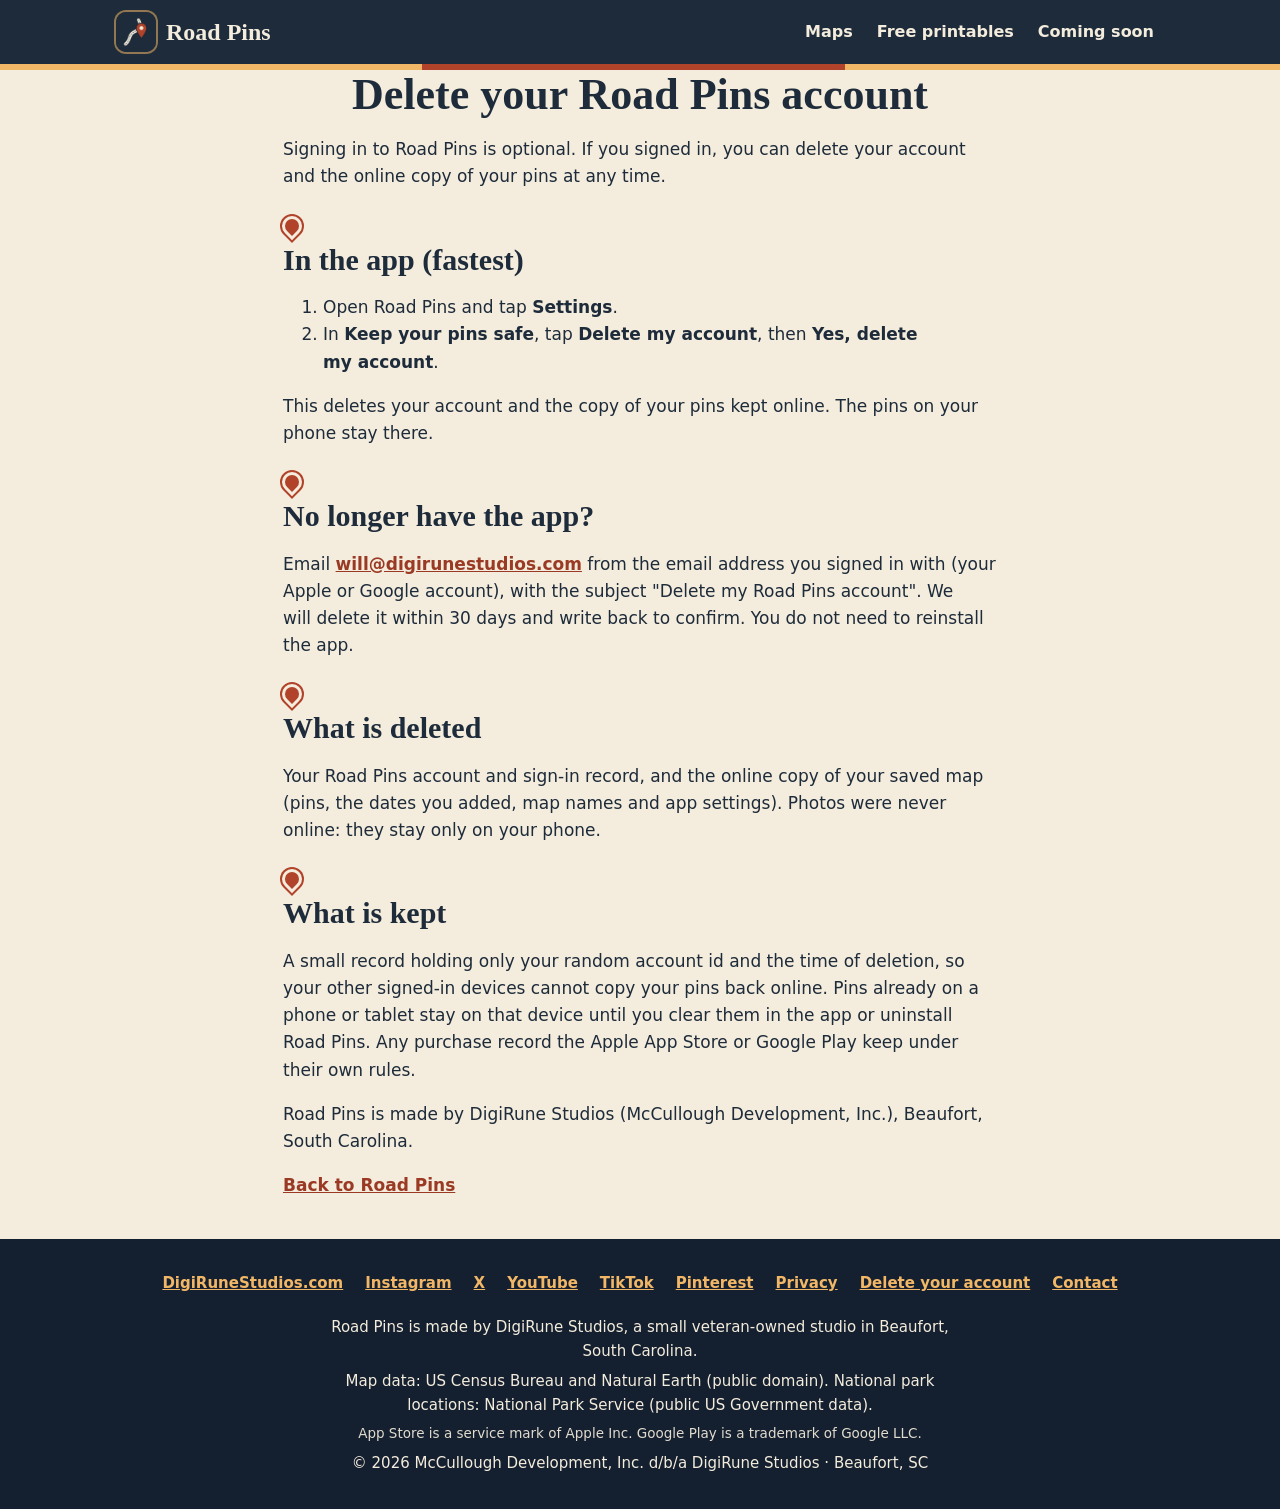
==== delete-account.html @ 5fd57ff0 "Initial commit" ====
<!doctype html>
<html lang="en">
<head>
<meta charset="utf-8">
<meta name="viewport" content="width=device-width, initial-scale=1, viewport-fit=cover">
<title>Delete your Road Pins account</title>
<meta name="description" content="How to delete your Road Pins account and its online copy of your pins.">
<link rel="canonical" href="https://roadpins.digirunestudios.com/delete-account.html">
<meta property="og:type" content="website">
<meta property="og:site_name" content="Road Pins: Travel Map &amp; Poster">
<meta property="og:url" content="https://roadpins.digirunestudios.com/delete-account.html">
<meta property="og:title" content="Delete your Road Pins account">
<meta property="og:description" content="How to delete your Road Pins account and its online copy of your pins.">
<meta property="og:image" content="https://roadpins.digirunestudios.com/site/img/og/road-pins-1200x630.jpg">
<meta property="og:image:width" content="1200">
<meta property="og:image:height" content="630">
<meta property="og:image:alt" content="Road Pins: a phone showing a US map with visited states pinned, beside a framed travel poster.">
<meta name="twitter:card" content="summary_large_image">
<meta name="twitter:title" content="Delete your Road Pins account">
<meta name="twitter:description" content="How to delete your Road Pins account and its online copy of your pins.">
<meta name="twitter:image" content="https://roadpins.digirunestudios.com/site/img/og/road-pins-1200x630.jpg">
<meta name="theme-color" content="#1d2b3a">
<link rel="icon" type="image/png" sizes="32x32" href="icons/favicon-32.png">
<link rel="icon" type="image/png" sizes="192x192" href="icons/icon-192.png">
<link rel="apple-touch-icon" href="icons/apple-touch-icon-180.png">
<link rel="stylesheet" href="site/site.css">
</head>
<body>
<a class="skip" href="#main">Skip to the page content</a>
<header class="bar"><div class="wrap">
  <a class="brand" href="./"><img src="icons/icon-maskable-192.png" alt="" width="40" height="40">Road&nbsp;Pins</a>
  <nav aria-label="Site"><a href="./#maps">Maps</a><a href="./#printables">Free printables</a><a href="./#get">Coming soon</a></nav>
</div></header>
<div class="rule"></div>
<main id="main"><div class="wrap"><div class="prose">

<h1 class="pageh1">Delete your Road Pins account</h1>
<p>Signing in to Road Pins is optional. If you signed in, you can delete your account and the online copy of your pins at any time.</p>
<h2>In the app (fastest)</h2>
<ol><li>Open Road Pins and tap <b>Settings</b>.</li><li>In <b>Keep your pins safe</b>, tap <b>Delete my account</b>, then <b>Yes, delete my account</b>.</li></ol>
<p>This deletes your account and the copy of your pins kept online. The pins on your phone stay there.</p>
<h2>No longer have the app?</h2>
<p>Email <a href="mailto:will@digirunestudios.com?subject=Delete%20my%20Road%20Pins%20account">will@digirunestudios.com</a> from the email address you signed in with (your Apple or Google account), with the subject "Delete my Road Pins account". We will delete it within 30 days and write back to confirm. You do not need to reinstall the app.</p>
<h2>What is deleted</h2>
<p>Your Road Pins account and sign-in record, and the online copy of your saved map (pins, the dates you added, map names and app settings). Photos were never online: they stay only on your phone.</p>
<h2>What is kept</h2>
<p>A small record holding only your random account id and the time of deletion, so your other signed-in devices cannot copy your pins back online. Pins already on a phone or tablet stay on that device until you clear them in the app or uninstall Road Pins. Any purchase record the Apple App Store or Google Play keep under their own rules.</p>
<p>Road Pins is made by DigiRune Studios (McCullough Development, Inc.), Beaufort, South Carolina.</p>

<p><a href="./">Back to Road Pins</a></p></div></div></main>
<footer><div class="wrap">
  <ul class="links">
    <li><a href="https://digirunestudios.com/">DigiRuneStudios.com</a></li>
    <li><a href="https://www.instagram.com/digirune/">Instagram</a></li>
    <li><a href="https://x.com/DigiRuneStudios">X</a></li>
    <li><a href="https://www.youtube.com/@DigiRuneStudios">YouTube</a></li>
    <li><a href="https://www.tiktok.com/@digirunestudios">TikTok</a></li>
    <li><a href="https://www.pinterest.com/digirunestudios/">Pinterest</a></li>
    <li><a href="privacy.html">Privacy</a></li>
    <li><a href="delete-account.html">Delete your account</a></li>
    <li><a href="mailto:will@digirunestudios.com">Contact</a></li>
  </ul>
  <p>Road&nbsp;Pins is made by DigiRune&nbsp;Studios, a small veteran-&#8288;owned studio in Beaufort, South&nbsp;Carolina.</p>
  <p>Map data: US Census Bureau and Natural Earth (public domain). National park locations: National Park Service (public US Government data).</p>
  <p class="tm">App&nbsp;Store is a service mark of Apple Inc. Google&nbsp;Play is a trademark of Google LLC.</p>
  <p>&copy; 2026 McCullough Development, Inc. d/b/a DigiRune&nbsp;Studios &middot; Beaufort, SC</p>
</div></footer>
<script>window.goatcounter={path:function(p){return location.host+p}}</script>
<!-- GoatCounter: privacy-friendly visit counting, no cookies -->
<script data-goatcounter="https://digirune.goatcounter.com/count" async src="//gc.zgo.at/count.js"></script>
</body>
</html>
---- site/site.css ----
/* Road Pins website, Atlas look (matches the app: navy bar, warm paper, rust pins, gold accents). DigiRune Studios.
   Structure follows the Faker Night site (fakernight.digirunestudios.com, 2026-10-08) per Standing Rule R2. */
:root {
  --bg:#f4ecdc; --surface:#fffaf0; --surface-2:#efe4cf; --ink:#1d2b3a; --ink-2:#4a5868; --line:#d4c4a6;
  --navy:#1d2b3a; --navy-2:#142030; --on-navy:#f4ecdc; --on-navy-2:#f2b766; --pin:#b0432a; --pin-ink:#ffffff; --gold:#f2b766;
  --link:#9a3a24; --shadow:0 1px 2px rgba(29,43,58,.08), 0 8px 22px rgba(29,43,58,.10);
  --serif: ui-serif, "Iowan Old Style", "Palatino Linotype", Palatino, Georgia, serif;
  --sans: system-ui, -apple-system, "Segoe UI", Roboto, "Helvetica Neue", Arial, sans-serif;
  color-scheme: light dark;
}
@media (prefers-color-scheme: dark) {
  :root:not([data-theme="light"]) { --bg:#121a23; --surface:#1b2631; --surface-2:#22303d; --ink:#efe6d4; --ink-2:#bdb4a3; --line:#34424f; --navy:#0c1218; --navy-2:#080d12; --link:#f2b766; --pin:#e8774f; --shadow:0 1px 2px rgba(0,0,0,.4), 0 8px 22px rgba(0,0,0,.35); }
}
* { box-sizing: border-box; }
html { -webkit-text-size-adjust: 100%; scroll-behavior: smooth; }
@media (prefers-reduced-motion: reduce) { html { scroll-behavior: auto; } }
body { margin: 0; background: var(--bg); color: var(--ink); font: 17px/1.6 var(--sans); }
img { max-width: 100%; height: auto; display: block; }
a { color: var(--link); font-weight: 700; }
a:focus-visible, button:focus-visible { outline: 3px solid var(--gold); outline-offset: 3px; border-radius: 6px; }
.skip { position: absolute; left: -999px; top: 8px; background: var(--surface); color: var(--ink); padding: 10px 14px; border: 2px solid var(--ink); border-radius: 10px; z-index: 10; }
.skip:focus { left: 12px; }
.wrap { max-width: 1080px; margin: 0 auto; padding-left: max(16px, env(safe-area-inset-left)); padding-right: max(16px, env(safe-area-inset-right)); }
.rule { height: 6px; background: linear-gradient(90deg, var(--gold) 0 33%, var(--pin) 33% 66%, var(--gold) 66%); }
/* top bar */
.bar { background: var(--navy); color: var(--on-navy); padding-top: env(safe-area-inset-top); }
.bar .wrap { display: flex; align-items: center; gap: 10px; min-height: 64px; flex-wrap: wrap; }
.brand { display: flex; align-items: center; gap: 10px; color: var(--on-navy); text-decoration: none; font: 800 24px/1 var(--serif); min-height: 44px; }
.brand img { width: 40px; height: 40px; border-radius: 10px; box-shadow: 0 0 0 2px rgba(242, 183, 102, .55); }
.bar nav { margin-left: auto; display: flex; gap: 4px; flex-wrap: wrap; }
.bar nav a { color: var(--on-navy); text-decoration: none; font-weight: 700; font-size: 16px; padding: 10px 10px; min-height: 44px; display: inline-flex; align-items: center; border-radius: 10px; }
.bar nav a:hover { background: rgba(244, 236, 220, .12); }
/* hero */
.hero { background: var(--navy); color: var(--on-navy); }
.hero .wrap { display: grid; gap: 28px; padding-top: 28px; padding-bottom: 40px; align-items: center; justify-items: center; }
@media (min-width: 900px) { .hero .wrap { grid-template-columns: 1.1fr 1fr; padding-top: 48px; padding-bottom: 56px; gap: 40px; } }
.herotext { text-align: center; max-width: 36em; min-width: 0; }
.hero h1 { font: 800 clamp(40px, 10vw, 66px)/1.02 var(--serif); margin: 0; overflow-wrap: anywhere; }
.hero .tag { font: 700 clamp(20px, 4.6vw, 26px)/1.25 var(--serif); color: var(--on-navy-2); margin: 12px 0 0; text-wrap: balance; }
.hero p.lead { font-size: 18px; margin: 12px auto 0; max-width: 30em; text-wrap: pretty; }
.pills { display: flex; flex-wrap: wrap; justify-content: center; gap: 10px; margin: 18px 0 0; padding: 0; list-style: none; }
.pills li { background: var(--gold); color: #1a1206; border-radius: 999px; padding: 6px 16px; font: 700 16px/1.2 var(--sans); }
.sheetlink { margin: 14px 0 0; font-size: 18px; }
.hero .sheetlink a, .cta .sheetlink a { color: var(--on-navy-2); display: inline-flex; min-height: 44px; align-items: center; }
.soon { font: 700 19px/1.35 var(--serif); margin: 18px auto 0; max-width: 22em; text-align: center; text-wrap: balance; }
.hero .soon, .cta .soon { color: var(--on-navy); }
.shot { width: min(100%, 320px); border-radius: 26px; border: 6px solid #0c1218; box-shadow: 0 18px 40px rgba(0,0,0,.35); overflow: hidden; background: #0c1218; }
.heroart { margin: 0; display: grid; justify-items: center; }
/* sections */
section { padding: 36px 0 8px; }
h2 { font: 800 clamp(28px, 6vw, 36px)/1.15 var(--serif); margin: 0 0 8px; text-align: center; text-wrap: balance; }
h2::before { content: ""; display: block; margin: 0 auto 10px; width: 14px; height: 14px; border-radius: 50% 50% 50% 0; transform: rotate(-45deg); background: var(--pin); box-shadow: 0 0 0 3px var(--bg), 0 0 0 5px var(--pin); }
.intro { color: var(--ink-2); margin: 0 auto 18px; max-width: 42em; text-align: center; text-wrap: pretty; }
.card { background: var(--surface); border: 1px solid var(--line); border-radius: 18px; box-shadow: var(--shadow); }
.maps3 { display: grid; grid-template-columns: 1fr; gap: 14px; }
@media (min-width: 760px) { .maps3 { grid-template-columns: repeat(3, 1fr); } }
.mapc { padding: 16px; text-align: center; }
.mapc h3 { font: 800 22px/1.2 var(--serif); margin: 0 0 6px; color: var(--pin); }
.mapc p { margin: 0; color: var(--ink-2); }
.mapc .who { display: inline-block; margin-top: 10px; font-weight: 700; font-size: 14px; color: var(--ink); background: var(--surface-2); border-radius: 999px; padding: 4px 12px; }
.gallery { display: flex; gap: 14px; overflow-x: auto; padding: 4px 4px 16px; scroll-snap-type: x mandatory; -webkit-overflow-scrolling: touch; }
.gallery figure { margin: 0; flex: 0 0 auto; width: min(62vw, 230px); scroll-snap-align: center; }
.gallery img { border: 1px solid var(--line); border-radius: 16px; box-shadow: var(--shadow); }
.gallery figcaption { font-size: 14.5px; color: var(--ink-2); margin-top: 8px; text-align: center; text-wrap: balance; }
@media (min-width: 960px) { .gallery { display: grid; grid-template-columns: repeat(4, 1fr); overflow: visible; padding: 4px 0 8px; gap: 22px 18px; } .gallery figure { width: auto; } .swipehint { display: none; } }
.feats { display: grid; grid-template-columns: 1fr; gap: 14px; list-style: none; padding: 0; margin: 0; }
@media (min-width: 520px) { .feats { grid-template-columns: repeat(2, 1fr); } }
@media (min-width: 960px) { .feats { grid-template-columns: repeat(4, 1fr); } }
.feats li { padding: 16px 14px; text-align: center; }
.feats b { display: block; font: 800 18px/1.3 var(--serif); margin-bottom: 2px; }
.pair { display: grid; gap: 18px; align-items: center; }
@media (min-width: 820px) { .pair { grid-template-columns: 1fr 1fr; } }
.pair figure { margin: 0; }
.pair img { border-radius: 12px; border: 1px solid var(--line); box-shadow: var(--shadow); margin: 0 auto; }
.pair figcaption { text-align: center; color: var(--ink-2); font-size: 15px; margin-top: 8px; }
.sheets2 { display: grid; grid-template-columns: 1fr; gap: 14px; }
@media (min-width: 640px) { .sheets2 { grid-template-columns: repeat(2, 1fr); } }
.sheet { padding: 12px; display: flex; flex-direction: column; gap: 10px; text-align: center; }
.sheet .pv { border: 1px solid var(--line); border-radius: 6px; background: #fff; }
.sheet h3 { margin: 0; font: 800 20px/1.2 var(--serif); }
.sheet h3 a { color: var(--ink); text-decoration: none; display: inline-flex; min-height: 44px; align-items: center; }
.sheet .what { color: var(--ink-2); margin: 0 0 4px; }
.sheet .btn { margin-top: auto; font-size: 15.5px; padding: 10px 8px; }
.btn { display: inline-flex; align-items: center; justify-content: center; gap: 8px; min-height: 48px; padding: 10px 18px; border-radius: 14px; border: 2px solid var(--ink); background: var(--surface); color: var(--ink); font: 800 17px/1.2 var(--sans); text-decoration: none; text-align: center; max-width: 100%; }
.btn.primary { background: var(--pin); border-color: var(--pin); color: var(--pin-ink); }
.btn.block { width: 100%; }
.row { display: flex; gap: 10px; flex-wrap: wrap; justify-content: center; }
.panel { padding: 24px 20px; text-align: center; }
.panel p { margin: 0 auto; max-width: 34em; }
.cta { background: var(--navy); color: var(--on-navy); border-color: var(--navy); }
.cta h2 { color: var(--on-navy); }
.cta h2::before { box-shadow: 0 0 0 3px var(--navy), 0 0 0 5px var(--pin); }
.cta a:not(.btn) { color: var(--on-navy-2); }
.dl-short { display: none; }
@media (max-width: 380px) { .dl-long { display: none; } .dl-short { display: inline; } }
footer { margin-top: 40px; background: var(--navy-2); color: var(--on-navy); padding: 22px 0 calc(28px + env(safe-area-inset-bottom)); font-size: 15px; text-align: center; }
footer a { color: var(--on-navy-2); }
footer .links { display: flex; flex-wrap: wrap; justify-content: center; gap: 4px 6px; margin: 0 0 10px; padding: 0; list-style: none; }
footer .links a { display: inline-flex; min-height: 44px; align-items: center; padding: 0 8px; }
footer p { margin: 6px auto; max-width: 44em; }
footer .tm { font-size: 13.5px; opacity: .92; }
/* inner pages (printables, guide, privacy) */
.crumbs { font-size: 15px; margin: 18px 0 0; text-align: center; }
.crumbs a { display: inline-flex; min-height: 44px; align-items: center; }
.phead { padding-top: 8px; text-align: center; }
.pageh1 { font: 800 clamp(30px, 7vw, 44px)/1.12 var(--serif); margin: 0 0 6px; text-align: center; text-wrap: balance; }
.split { display: grid; gap: 24px; justify-items: center; }
@media (min-width: 860px) { .split { grid-template-columns: 1fr 1fr; align-items: start; } }
.split > div { min-width: 0; width: 100%; max-width: 520px; }
.keylist { margin: 0 auto; padding-left: 20px; max-width: 32em; text-align: left; }
.keylist li { margin: 6px 0; }
.pv-big { border: 1px solid var(--line); border-radius: 8px; box-shadow: var(--shadow); background: #fff; margin: 0 auto; }
.prose { max-width: 42em; margin: 0 auto; }
.prose h2 { text-align: left; font-size: clamp(24px, 5vw, 30px); margin-top: 28px; }
.prose h2::before { margin-left: 2px; }
.prose p, .prose li { text-wrap: pretty; }
.appcta { margin-top: 28px; }
@media (max-width: 599px) {
  .bar .wrap { gap: 0 10px; justify-content: center; }
  .bar nav { margin-left: 0; width: 100%; justify-content: center; flex-wrap: nowrap; gap: 0; }
  .bar nav a { padding: 8px 9px; font-size: 15px; white-space: nowrap; }
}
@media (max-width: 359px) { .bar nav a { padding: 8px 6px; font-size: 14px; } }
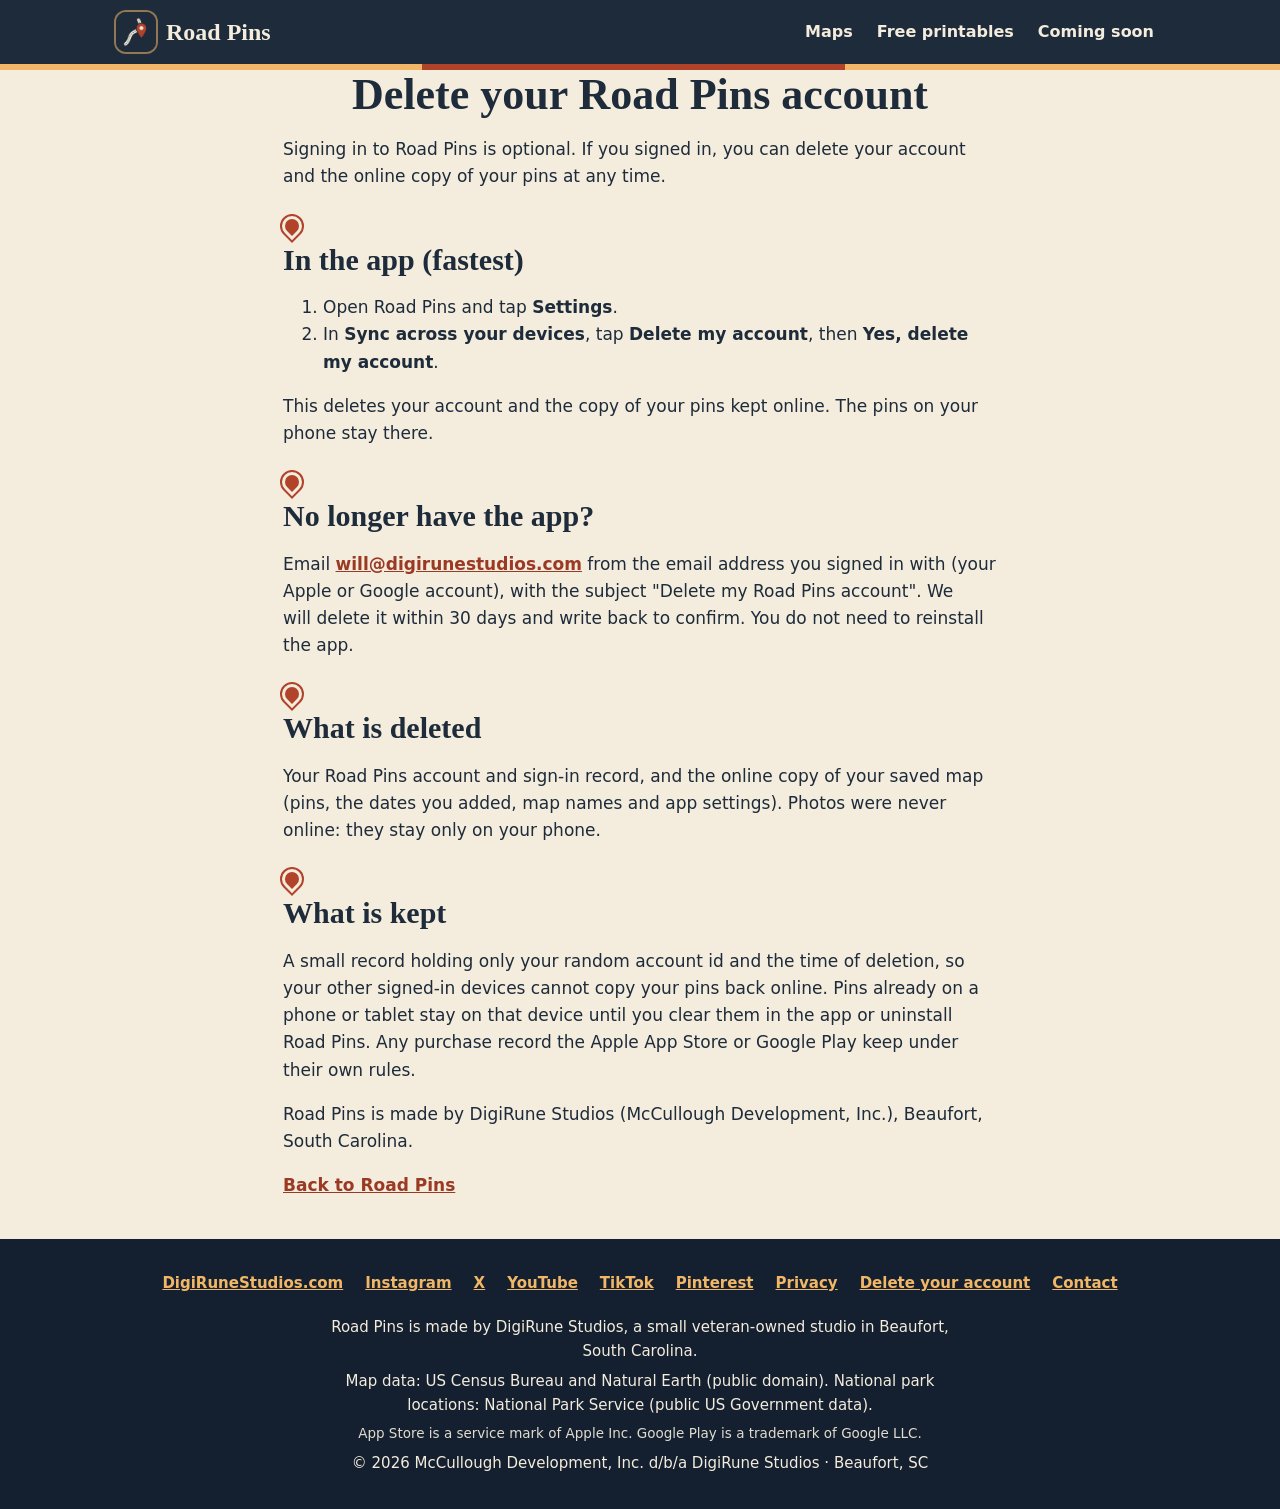
==== commit 5b04125b: "Road Pins site: pictures from the final app (logo, framed poster, recap), family member and sync wor" ====
--- a/delete-account.html
+++ b/delete-account.html
@@ -37,7 +37,7 @@
 <h1 class="pageh1">Delete your Road Pins account</h1>
 <p>Signing in to Road Pins is optional. If you signed in, you can delete your account and the online copy of your pins at any time.</p>
 <h2>In the app (fastest)</h2>
-<ol><li>Open Road Pins and tap <b>Settings</b>.</li><li>In <b>Keep your pins safe</b>, tap <b>Delete my account</b>, then <b>Yes, delete my account</b>.</li></ol>
+<ol><li>Open Road Pins and tap <b>Settings</b>.</li><li>In <b>Sync across your devices</b>, tap <b>Delete my account</b>, then <b>Yes, delete my account</b>.</li></ol>
 <p>This deletes your account and the copy of your pins kept online. The pins on your phone stay there.</p>
 <h2>No longer have the app?</h2>
 <p>Email <a href="mailto:will@digirunestudios.com?subject=Delete%20my%20Road%20Pins%20account">will@digirunestudios.com</a> from the email address you signed in with (your Apple or Google account), with the subject "Delete my Road Pins account". We will delete it within 30 days and write back to confirm. You do not need to reinstall the app.</p>
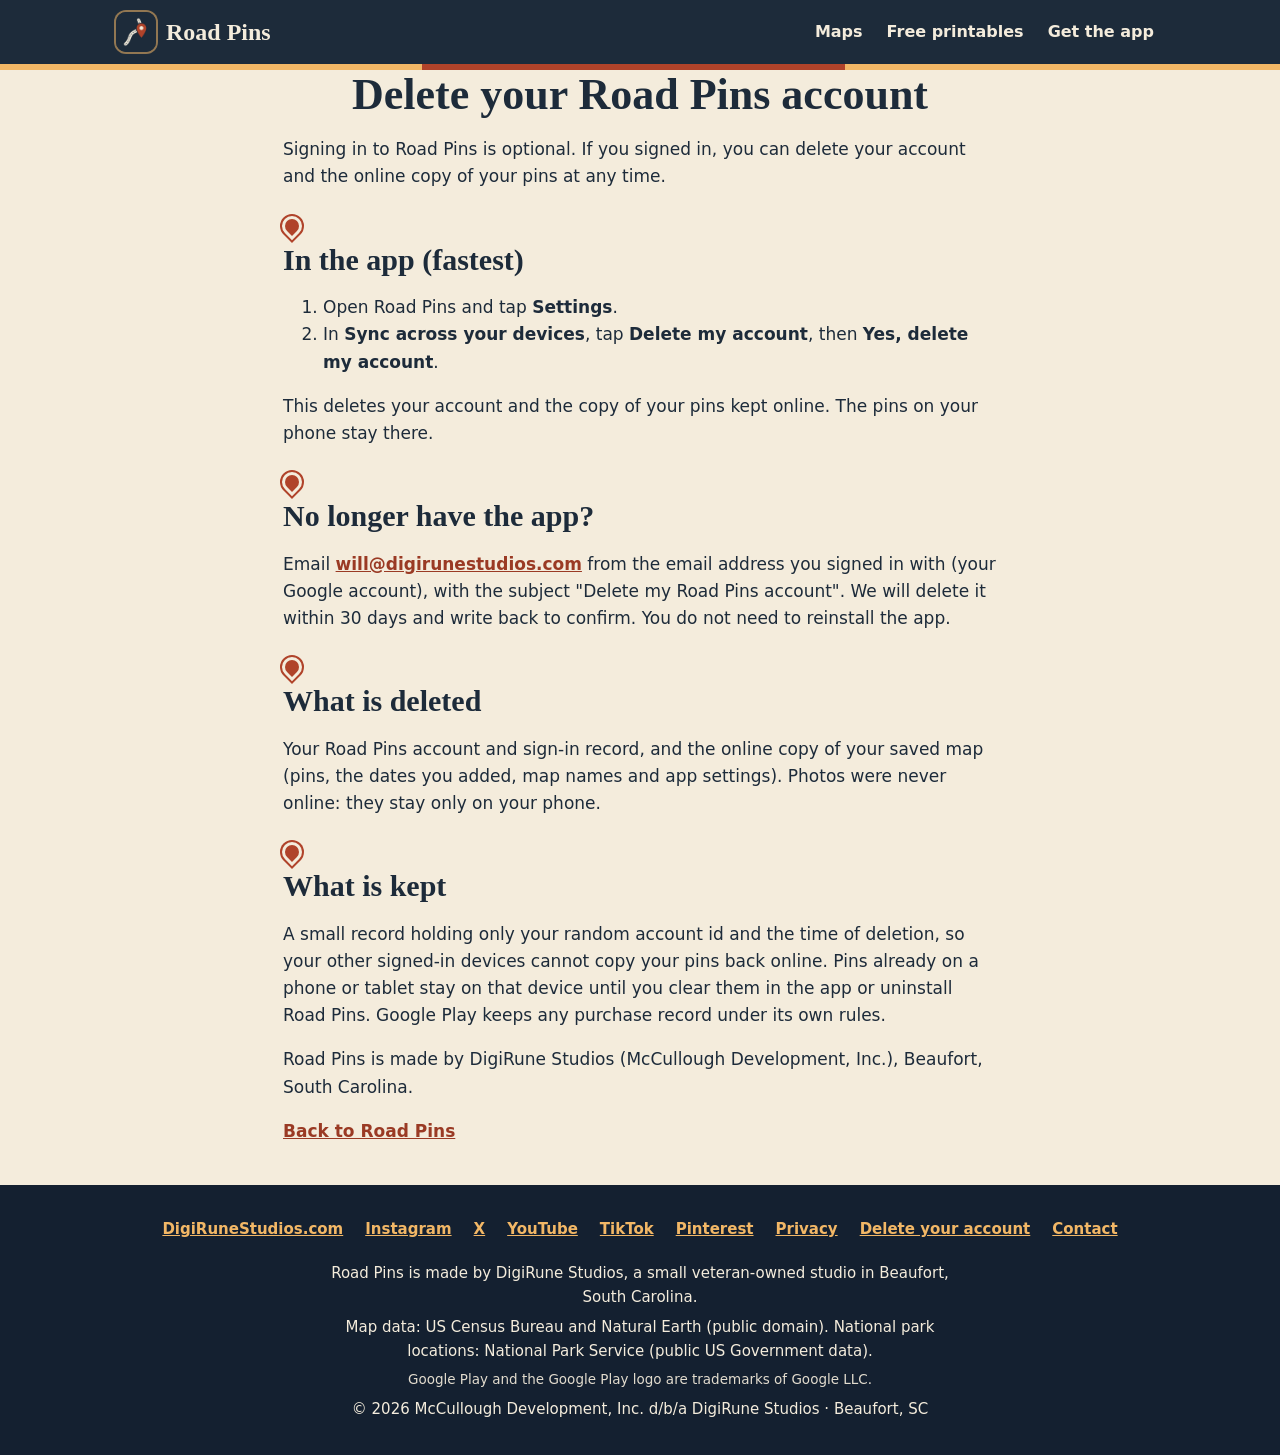
==== commit 9546e13a: "Google Play launch: Play badge, Get the app, no coming soon, Google-only privacy wording Co-Authored" ====
--- a/delete-account.html
+++ b/delete-account.html
@@ -29,7 +29,7 @@
 <a class="skip" href="#main">Skip to the page content</a>
 <header class="bar"><div class="wrap">
   <a class="brand" href="./"><img src="icons/icon-maskable-192.png" alt="" width="40" height="40">Road&nbsp;Pins</a>
-  <nav aria-label="Site"><a href="./#maps">Maps</a><a href="./#printables">Free printables</a><a href="./#get">Coming soon</a></nav>
+  <nav aria-label="Site"><a href="./#maps">Maps</a><a href="./#printables">Free printables</a><a href="./#get">Get the app</a></nav>
 </div></header>
 <div class="rule"></div>
 <main id="main"><div class="wrap"><div class="prose">
@@ -40,11 +40,11 @@
 <ol><li>Open Road Pins and tap <b>Settings</b>.</li><li>In <b>Sync across your devices</b>, tap <b>Delete my account</b>, then <b>Yes, delete my account</b>.</li></ol>
 <p>This deletes your account and the copy of your pins kept online. The pins on your phone stay there.</p>
 <h2>No longer have the app?</h2>
-<p>Email <a href="mailto:will@digirunestudios.com?subject=Delete%20my%20Road%20Pins%20account">will@digirunestudios.com</a> from the email address you signed in with (your Apple or Google account), with the subject "Delete my Road Pins account". We will delete it within 30 days and write back to confirm. You do not need to reinstall the app.</p>
+<p>Email <a href="mailto:will@digirunestudios.com?subject=Delete%20my%20Road%20Pins%20account">will@digirunestudios.com</a> from the email address you signed in with (your Google account), with the subject "Delete my Road Pins account". We will delete it within 30 days and write back to confirm. You do not need to reinstall the app.</p>
 <h2>What is deleted</h2>
 <p>Your Road Pins account and sign-in record, and the online copy of your saved map (pins, the dates you added, map names and app settings). Photos were never online: they stay only on your phone.</p>
 <h2>What is kept</h2>
-<p>A small record holding only your random account id and the time of deletion, so your other signed-in devices cannot copy your pins back online. Pins already on a phone or tablet stay on that device until you clear them in the app or uninstall Road Pins. Any purchase record the Apple App Store or Google Play keep under their own rules.</p>
+<p>A small record holding only your random account id and the time of deletion, so your other signed-in devices cannot copy your pins back online. Pins already on a phone or tablet stay on that device until you clear them in the app or uninstall Road Pins. Google Play keeps any purchase record under its own rules.</p>
 <p>Road Pins is made by DigiRune Studios (McCullough Development, Inc.), Beaufort, South Carolina.</p>
 
 <p><a href="./">Back to Road Pins</a></p></div></div></main>
@@ -62,7 +62,7 @@
   </ul>
   <p>Road&nbsp;Pins is made by DigiRune&nbsp;Studios, a small veteran-&#8288;owned studio in Beaufort, South&nbsp;Carolina.</p>
   <p>Map data: US Census Bureau and Natural Earth (public domain). National park locations: National Park Service (public US Government data).</p>
-  <p class="tm">App&nbsp;Store is a service mark of Apple Inc. Google&nbsp;Play is a trademark of Google LLC.</p>
+  <p class="tm">Google&nbsp;Play and the Google&nbsp;Play logo are trademarks of Google LLC.</p>
   <p>&copy; 2026 McCullough Development, Inc. d/b/a DigiRune&nbsp;Studios &middot; Beaufort, SC</p>
 </div></footer>
 <script>window.goatcounter={path:function(p){return location.host+p}}</script>
--- a/site/site.css
+++ b/site/site.css
@@ -121,3 +121,9 @@
   .bar nav a { padding: 8px 9px; font-size: 15px; white-space: nowrap; }
 }
 @media (max-width: 359px) { .bar nav a { padding: 8px 6px; font-size: 14px; } }
+/* Google Play launch 2026-11: the official badge */
+.stores { margin: 18px auto 0; text-align: center; }
+.stores .badge { display: inline-block; line-height: 0; border-radius: 8px; }
+.stores .badge img { width: 174px; height: auto; }
+.stores .badge:focus-visible { outline: 3px solid var(--on-navy, #fff); outline-offset: 3px; }
+.hero .stores, .cta .stores { margin: 20px auto 0; }
